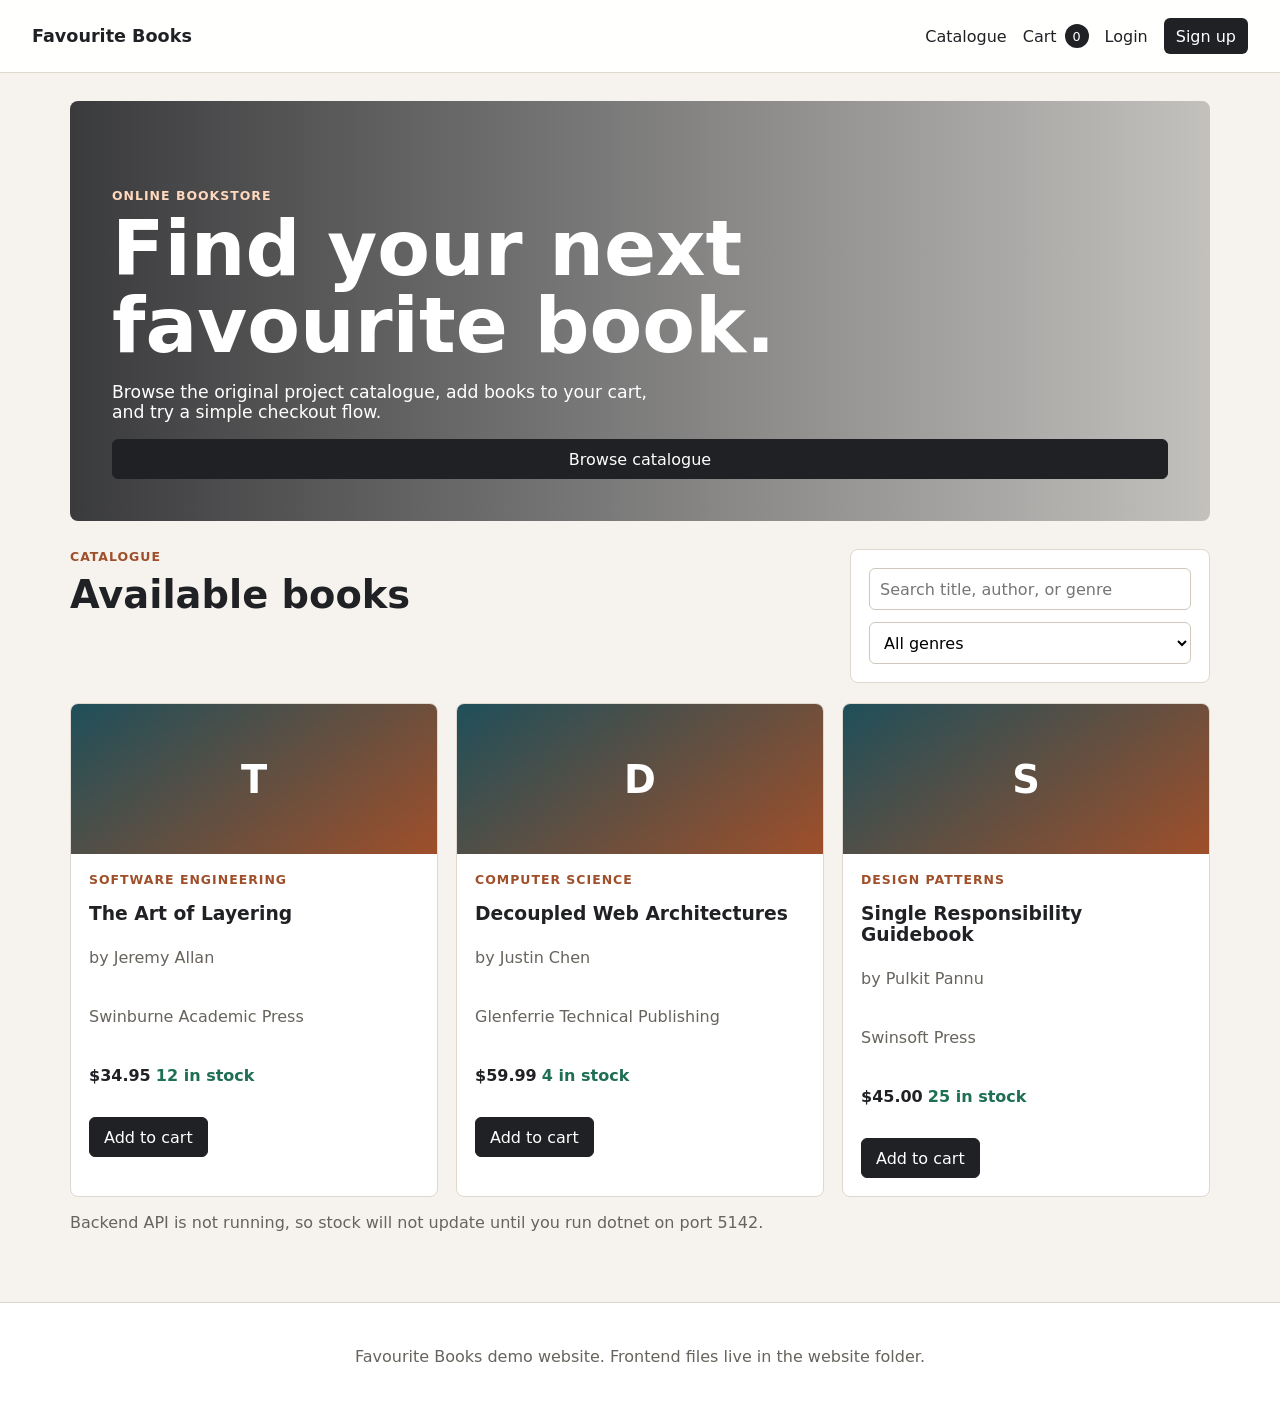
==== website/index.html @ 29b3b548 "Integrate website with backend API" ====
<!DOCTYPE html>
<html lang="en">
<head>
  <meta charset="UTF-8" />
  <meta name="viewport" content="width=device-width, initial-scale=1.0" />
  <title>Favourite Books</title>
  <link rel="stylesheet" href="styles.css" />
</head>
<body>
  <header class="site-header">
    <a class="brand" href="index.html#home">Favourite Books</a>
    <nav class="site-nav" aria-label="Main navigation">
      <a href="index.html#catalogue">Catalogue</a>
      <div class="cart-menu">
        <button id="cart-toggle" class="nav-cart-button" type="button" aria-expanded="false">
          Cart <span id="cart-count">0</span>
        </button>
        <div id="cart-preview" class="cart-preview" hidden>
          <div class="cart-preview-header">
            <h2>Cart</h2>
            <button id="cart-preview-close" class="icon-button" type="button" aria-label="Close cart preview">×</button>
          </div>
          <div id="cart-preview-items" class="cart-preview-items"></div>
          <div class="summary-row">
            <span>Total</span>
            <strong id="cart-preview-total">$0.00</strong>
          </div>
          <a class="button" href="cart.html">Checkout</a>
        </div>
      </div>
      <a href="login.html">Login</a>
      <a class="button-link" href="signup.html">Sign up</a>
    </nav>
  </header>

  <main>
    <section id="home" class="hero">
      <p class="eyebrow">Online bookstore</p>
      <h1>Find your next favourite book.</h1>
      <p>Browse the original project catalogue, add books to your cart, and try a simple checkout flow.</p>
      <a class="button" href="#catalogue">Browse catalogue</a>
    </section>

    <section id="catalogue" class="section">
      <div class="section-heading">
        <div>
          <p class="eyebrow">Catalogue</p>
          <h2>Available books</h2>
        </div>
        <form class="tools" id="catalogue-form">
          <input id="search-input" type="search" placeholder="Search title, author, or genre" />
          <select id="genre-filter">
            <option value="">All genres</option>
          </select>
        </form>
      </div>
      <div id="book-grid" class="book-grid"></div>
      <p id="catalogue-message" class="muted"></p>
    </section>
  </main>

  <footer class="site-footer">
    <p>Favourite Books demo website. Frontend files live in the website folder.</p>
  </footer>

  <script src="script.js"></script>
</body>
</html>
---- website/styles.css ----
* {
  box-sizing: border-box;
}

:root {
  --ink: #202124;
  --muted: #67635d;
  --paper: #fff;
  --background: #f6f3ee;
  --border: #ded8cf;
  --rust: #9f4f2a;
  --teal: #1f4f5a;
  --green: #1f6f54;
}

html {
  scroll-behavior: smooth;
}

body {
  margin: 0;
  color: var(--ink);
  background: var(--background);
  font-family: Inter, ui-sans-serif, system-ui, -apple-system, BlinkMacSystemFont, "Segoe UI", sans-serif;
}

a {
  color: inherit;
}

button,
input,
select {
  font: inherit;
}

.site-header {
  position: sticky;
  top: 0;
  z-index: 10;
  display: flex;
  align-items: center;
  justify-content: space-between;
  gap: 20px;
  padding: 18px 32px;
  background: rgba(255, 255, 255, 0.94);
  border-bottom: 1px solid var(--border);
  backdrop-filter: blur(12px);
}

.brand {
  font-size: 1.1rem;
  font-weight: 800;
  text-decoration: none;
}

.site-nav {
  display: flex;
  flex-wrap: wrap;
  gap: 16px;
  align-items: center;
}

.site-nav a {
  text-decoration: none;
}

#cart-count {
  display: inline-grid;
  min-width: 24px;
  min-height: 24px;
  margin-left: 4px;
  place-items: center;
  color: #fff;
  background: var(--ink);
  border-radius: 999px;
  font-size: 0.8rem;
}

main {
  max-width: 1180px;
  margin: 0 auto;
  padding: 28px 20px 54px;
}

.hero {
  display: grid;
  min-height: 420px;
  align-content: end;
  margin-bottom: 24px;
  padding: 42px;
  color: #fff;
  background: linear-gradient(90deg, rgba(32, 33, 36, 0.88), rgba(32, 33, 36, 0.24)), url("https://images.unsplash.com/photo-1526243741027-444d633d7365?auto=format&fit=crop&w=1600&q=80") center/cover;
  border-radius: 8px;
}

.hero h1 {
  max-width: 760px;
  margin: 0;
  font-size: clamp(2.4rem, 6vw, 5.4rem);
  line-height: 1;
}

.hero p:not(.eyebrow) {
  max-width: 560px;
  font-size: 1.08rem;
}

.eyebrow,
.genre {
  margin: 0 0 8px;
  color: var(--rust);
  font-size: 0.78rem;
  font-weight: 800;
  letter-spacing: 0.08em;
  text-transform: uppercase;
}

.hero .eyebrow {
  color: #ffd8bd;
}

.section {
  margin-top: 28px;
}

.section-heading,
.split-section {
  display: grid;
  grid-template-columns: minmax(0, 1fr) 360px;
  gap: 22px;
  align-items: start;
}

.section h2 {
  margin: 0 0 8px;
  font-size: clamp(1.8rem, 3vw, 2.6rem);
}

.tools,
.form-panel,
.summary-panel {
  display: grid;
  gap: 12px;
  padding: 18px;
  background: var(--paper);
  border: 1px solid var(--border);
  border-radius: 8px;
}

input,
select {
  width: 100%;
  min-height: 42px;
  padding: 8px 10px;
  border: 1px solid #cfc8bd;
  border-radius: 6px;
  background: #fff;
}

.button,
.ghost-button {
  display: inline-flex;
  min-height: 40px;
  align-items: center;
  justify-content: center;
  padding: 9px 14px;
  border-radius: 6px;
  text-decoration: none;
  cursor: pointer;
}

.button {
  color: #fff;
  background: var(--ink);
  border: 1px solid var(--ink);
}

.ghost-button {
  color: var(--ink);
  background: transparent;
  border: 1px solid var(--ink);
}

.book-grid {
  display: grid;
  grid-template-columns: repeat(3, minmax(0, 1fr));
  gap: 18px;
  margin-top: 20px;
}

.book-card,
.cart-line {
  background: var(--paper);
  border: 1px solid var(--border);
  border-radius: 8px;
}

.book-card {
  overflow: hidden;
}

.cover {
  display: grid;
  min-height: 150px;
  place-items: center;
  color: #fff;
  background: linear-gradient(145deg, var(--teal), var(--rust));
  font-size: 2.4rem;
  font-weight: 800;
}

.book-copy {
  display: grid;
  gap: 8px;
  padding: 18px;
}

.book-copy h3,
.summary-panel h3,
.cart-line h3 {
  margin: 0;
}

.book-meta,
.muted {
  color: var(--muted);
}

.stock {
  color: var(--green);
  font-weight: 700;
}

.card-actions {
  display: flex;
  flex-wrap: wrap;
  gap: 10px;
  align-items: center;
  justify-content: space-between;
  margin-top: 8px;
}

.cart-items {
  display: grid;
  gap: 12px;
}

.cart-line {
  display: grid;
  grid-template-columns: minmax(0, 1fr) auto auto;
  gap: 16px;
  align-items: center;
  padding: 18px;
}

.summary-row {
  display: flex;
  justify-content: space-between;
  gap: 16px;
  padding-bottom: 12px;
  border-bottom: 1px solid var(--border);
}

.site-footer {
  padding: 28px 20px;
  color: var(--muted);
  text-align: center;
  background: #fff;
  border-top: 1px solid var(--border);
}

@media (max-width: 900px) {
  .section-heading,
  .split-section,
  .book-grid {
    grid-template-columns: 1fr;
  }
}

@media (max-width: 640px) {
  .site-header,
  .site-nav,
  .cart-line {
    align-items: stretch;
    flex-direction: column;
    grid-template-columns: 1fr;
  }

  .hero {
    min-height: 340px;
    padding: 28px;
  }
}

.button-link {
  display: inline-flex;
  min-height: 36px;
  align-items: center;
  justify-content: center;
  padding: 8px 12px;
  color: #fff;
  background: var(--ink);
  border-radius: 6px;
  text-decoration: none;
}

.auth-page {
  display: grid;
  grid-template-columns: minmax(0, 1fr) 420px;
  gap: 32px;
  align-items: start;
  min-height: calc(100vh - 96px);
}

.auth-copy {
  padding: 42px 0;
}

.auth-copy h1 {
  max-width: 700px;
  margin: 0 0 14px;
  font-size: clamp(2.4rem, 6vw, 5rem);
  line-height: 1;
}

.auth-form {
  margin-top: 42px;
}

.auth-form a {
  font-weight: 700;
}

@media (max-width: 860px) {
  .auth-page {
    grid-template-columns: 1fr;
  }

  .auth-form {
    margin-top: 0;
  }
}

.cart-menu {
  position: relative;
}

.nav-cart-button {
  display: inline-flex;
  align-items: center;
  gap: 4px;
  padding: 0;
  color: var(--ink);
  background: transparent;
  border: 0;
  cursor: pointer;
}

.cart-preview {
  position: absolute;
  top: calc(100% + 14px);
  right: 0;
  z-index: 20;
  display: grid;
  width: min(360px, calc(100vw - 32px));
  gap: 12px;
  padding: 18px;
  background: var(--paper);
  border: 1px solid var(--border);
  border-radius: 8px;
  box-shadow: 0 18px 48px rgba(32, 33, 36, 0.18);
}

.cart-preview[hidden] {
  display: none;
}

.cart-preview-header {
  display: flex;
  align-items: center;
  justify-content: space-between;
  gap: 12px;
}

.cart-preview-header h2 {
  margin: 0;
  font-size: 1.1rem;
}

.icon-button {
  display: inline-grid;
  width: 32px;
  height: 32px;
  min-height: 32px;
  place-items: center;
  padding: 0;
  color: var(--ink);
  background: transparent;
  border: 1px solid var(--border);
  border-radius: 6px;
  cursor: pointer;
}

.cart-preview-items {
  display: grid;
  max-height: 260px;
  gap: 10px;
  overflow: auto;
}

.cart-preview-line {
  display: flex;
  justify-content: space-between;
  gap: 12px;
  padding-bottom: 10px;
  border-bottom: 1px solid var(--border);
}

.cart-preview-line div {
  display: grid;
  gap: 4px;
}

.cart-preview-line span {
  color: var(--muted);
  font-size: 0.92rem;
}

.page-heading {
  margin-bottom: 24px;
}

.page-heading h1 {
  margin: 0 0 10px;
  font-size: clamp(2.4rem, 5vw, 4.5rem);
  line-height: 1;
}

.cart-page-layout {
  align-items: start;
}

@media (max-width: 640px) {
  .cart-menu {
    position: static;
  }

  .cart-preview {
    top: 72px;
    right: 16px;
    left: 16px;
    width: auto;
  }
}
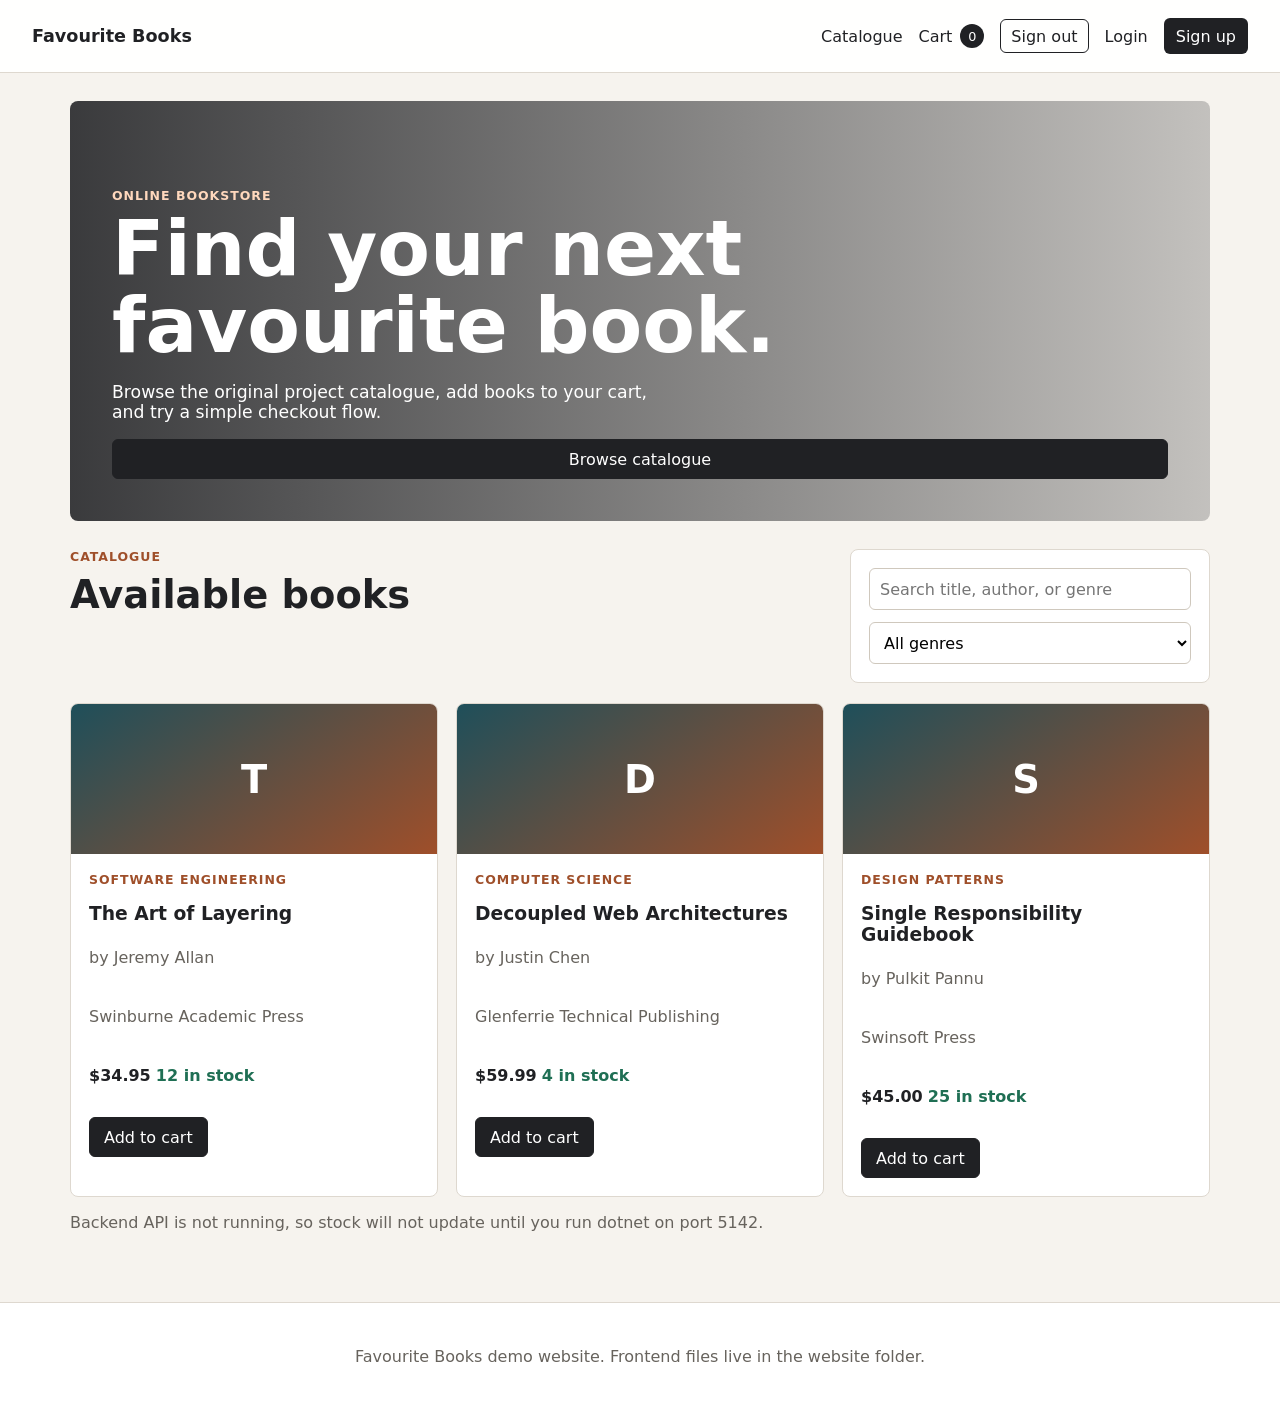
==== commit 18020e54: "Add session display and guest login" ====
--- a/website/index.html
+++ b/website/index.html
@@ -28,8 +28,10 @@
           <a class="button" href="cart.html">Checkout</a>
         </div>
       </div>
-      <a href="login.html">Login</a>
-      <a class="button-link" href="signup.html">Sign up</a>
+      <span id="session-status" class="session-status" hidden></span>
+      <button id="sign-out-button" class="ghost-button compact-button" type="button" hidden>Sign out</button>
+      <a id="login-link" href="login.html">Login</a>
+      <a id="signup-link" class="button-link" href="signup.html">Sign up</a>
     </nav>
   </header>
 
--- a/website/styles.css
+++ b/website/styles.css
@@ -453,3 +453,18 @@
     width: auto;
   }
 }
+
+.session-status {
+  color: var(--green);
+  font-weight: 700;
+}
+
+.compact-button {
+  min-height: 34px;
+  padding: 6px 10px;
+}
+
+.button:disabled {
+  opacity: 0.55;
+  cursor: not-allowed;
+}
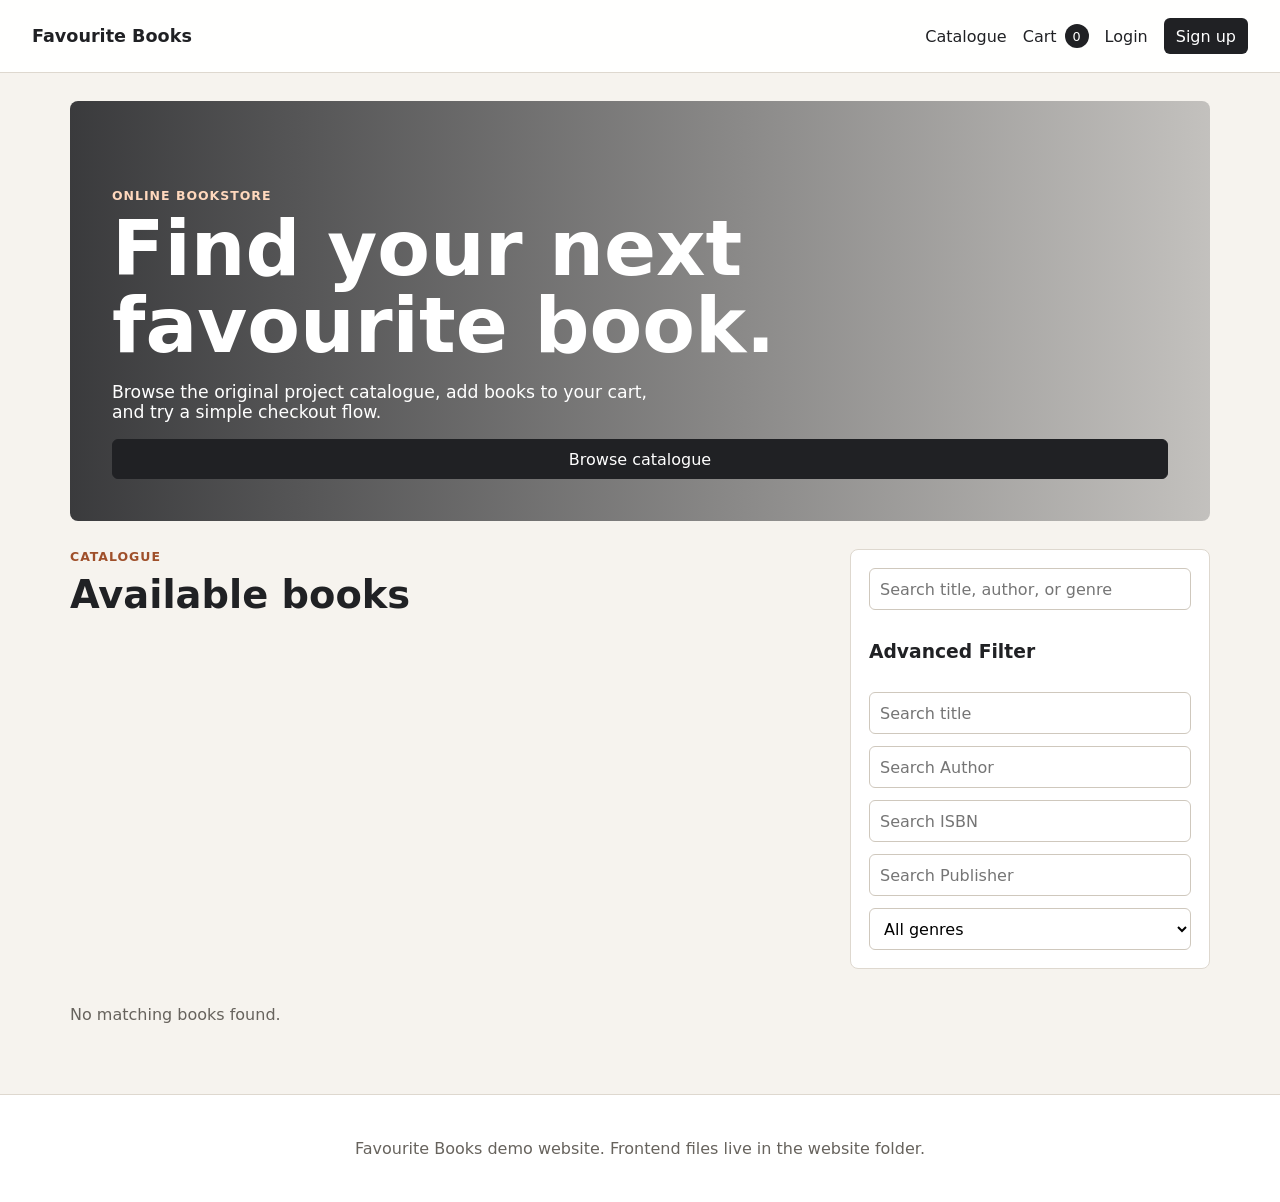
==== commit 94344699: "Added more sample data" ====
--- a/website/index.html
+++ b/website/index.html
@@ -50,10 +50,15 @@
           <h2>Available books</h2>
         </div>
         <form class="tools" id="catalogue-form">
-          <input id="search-input" type="search" placeholder="Search title, author, or genre" />
-          <select id="genre-filter">
-            <option value="">All genres</option>
-          </select>
+            <input id="search-input" type="search" placeholder="Search title, author, or genre" />
+            <h3>Advanced Filter</h3>
+            <input id="search-name" type="search" placeholder="Search title" />
+            <input id="search-author" type="search" placeholder="Search Author" />
+            <input id="search-isbn" type="search" placeholder="Search ISBN" />
+            <input id="search-publisher" type="search" placeholder="Search Publisher" />
+            <select id="genre-filter">
+                <option value="">All genres</option>
+            </select>
         </form>
       </div>
       <div id="book-grid" class="book-grid"></div>
--- a/website/styles.css
+++ b/website/styles.css
@@ -32,6 +32,10 @@
 input,
 select {
   font: inherit;
+}
+
+[hidden] {
+  display: none !important;
 }
 
 .site-header {
@@ -139,7 +143,8 @@
 
 .tools,
 .form-panel,
-.summary-panel {
+.summary-panel,
+.invoice-panel {
   display: grid;
   gap: 12px;
   padding: 18px;
@@ -248,7 +253,7 @@
 
 .cart-line {
   display: grid;
-  grid-template-columns: minmax(0, 1fr) auto auto;
+  grid-template-columns: minmax(0, 1fr) auto auto auto;
   gap: 16px;
   align-items: center;
   padding: 18px;
@@ -273,7 +278,8 @@
 @media (max-width: 900px) {
   .section-heading,
   .split-section,
-  .book-grid {
+  .book-grid,
+  .invoice-details {
     grid-template-columns: 1fr;
   }
 }
@@ -439,6 +445,117 @@
 
 .cart-page-layout {
   align-items: start;
+  grid-template-columns: minmax(0, 1fr) 400px;
+}
+
+.quantity-control {
+  display: grid;
+  grid-template-columns: 32px 64px 32px;
+  gap: 6px;
+  align-items: center;
+}
+
+.quantity-control input {
+  min-height: 32px;
+  padding: 4px;
+  text-align: center;
+}
+
+.checkout-form,
+.checkout-form fieldset {
+  display: grid;
+  gap: 12px;
+}
+
+.checkout-form fieldset {
+  margin: 0;
+  padding: 14px;
+  border: 1px solid var(--border);
+  border-radius: 8px;
+}
+
+.checkout-form legend {
+  padding: 0 6px;
+  font-weight: 800;
+}
+
+.checkout-form label {
+  display: grid;
+  gap: 6px;
+  font-weight: 700;
+}
+
+.field-row {
+  display: grid;
+  grid-template-columns: 1fr 1fr;
+  gap: 12px;
+}
+
+.invoice-panel {
+  margin-top: 18px;
+  overflow: hidden;
+}
+
+.invoice-heading,
+.invoice-line {
+  display: flex;
+  justify-content: space-between;
+  gap: 18px;
+}
+
+.invoice-heading {
+  align-items: start;
+}
+
+.invoice-heading h2 {
+  margin: 0;
+}
+
+.invoice-details {
+  display: grid;
+  grid-template-columns: repeat(3, minmax(0, 1fr));
+  gap: 12px;
+  margin: 0;
+}
+
+.invoice-details div {
+  display: grid;
+  gap: 4px;
+  padding: 12px;
+  background: #fbfaf8;
+  border: 1px solid var(--border);
+  border-radius: 8px;
+  min-width: 0;
+}
+
+.invoice-details dt {
+  color: var(--muted);
+  font-size: 0.82rem;
+  font-weight: 800;
+  text-transform: uppercase;
+}
+
+.invoice-details dd {
+  margin: 0;
+  line-height: 1.35;
+  overflow-wrap: anywhere;
+  word-break: break-word;
+}
+
+.invoice-items {
+  display: grid;
+  gap: 10px;
+}
+
+.invoice-line {
+  padding-bottom: 10px;
+  border-bottom: 1px solid var(--border);
+}
+
+.invoice-total {
+  padding-top: 4px;
+  padding-bottom: 0;
+  border-bottom: 0;
 }
 
 @media (max-width: 640px) {
@@ -452,11 +569,16 @@
     left: 16px;
     width: auto;
   }
-}
-
-.session-status {
-  color: var(--green);
-  font-weight: 700;
+
+  .field-row {
+    grid-template-columns: 1fr;
+  }
+}
+
+@media (max-width: 900px) {
+  .invoice-details {
+    grid-template-columns: 1fr;
+  }
 }
 
 .compact-button {
@@ -464,6 +586,23 @@
   padding: 6px 10px;
 }
 
+.session-status {
+  display: inline-flex;
+  min-height: 34px;
+  align-items: center;
+  max-width: 280px;
+  padding: 6px 12px;
+  color: var(--green);
+  background: #eef8f2;
+  border: 1px solid #b8dfc8;
+  border-radius: 999px;
+  font-size: 0.9rem;
+  font-weight: 800;
+  overflow: hidden;
+  text-overflow: ellipsis;
+  white-space: nowrap;
+}
+
 .button:disabled {
   opacity: 0.55;
   cursor: not-allowed;
